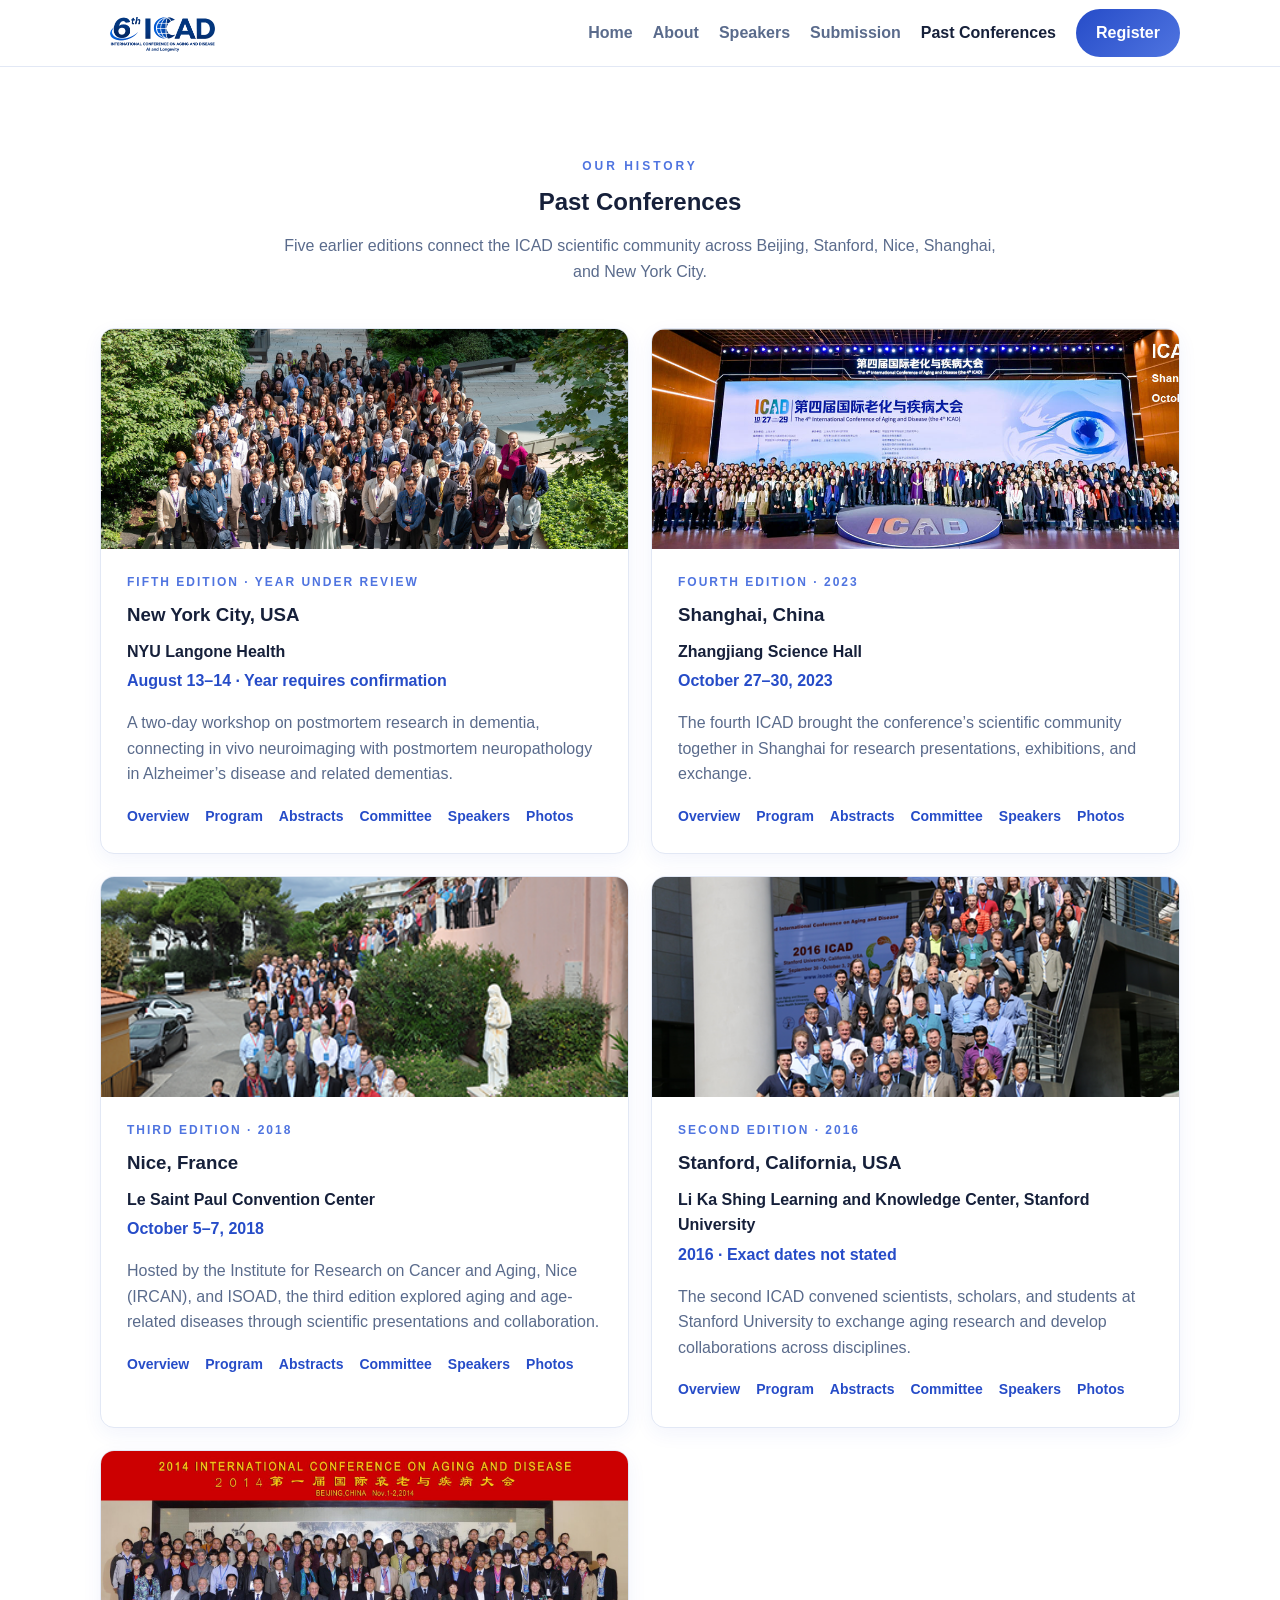
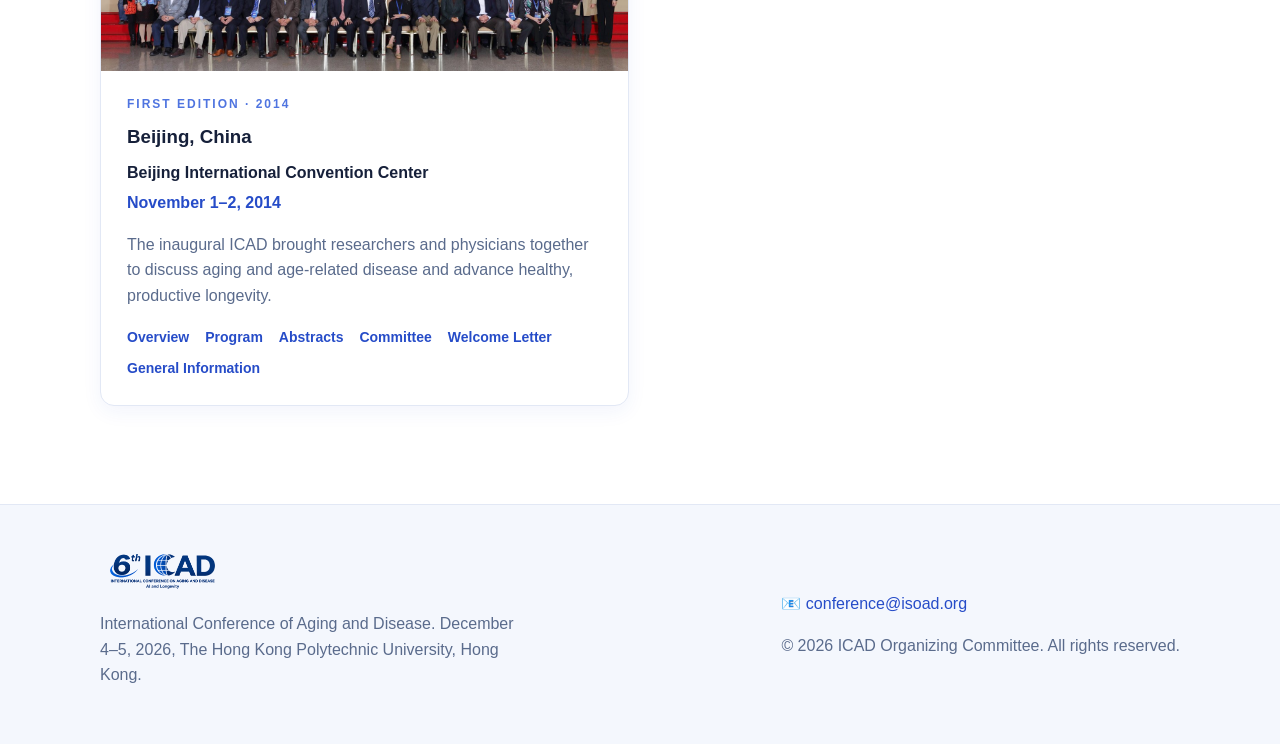
==== past.html @ da4e7cc4 "feat: 往届会议相关信息" ====
<!DOCTYPE html>
<html lang="en">
<head>
  <meta charset="UTF-8" />
  <meta name="viewport" content="width=device-width, initial-scale=1.0" />
  <title>Past Conferences · ICAD</title>
  <meta name="description" content="Explore previous editions of the International Conference of Aging and Disease." />
  <link rel="stylesheet" href="css/style.css" />
</head>
<body>
  <header class="site-header">
    <div class="container nav">
      <a class="brand" href="index.html">
        <img class="brand-img" src="images/icon.png" alt="ICAD 2026" />
      </a>
      <button class="nav-toggle" aria-label="Toggle navigation" data-nav-toggle>☰</button>
      <ul class="nav-links" id="navLinks">
        <li><a href="index.html">Home</a></li>
        <li><a href="index.html#about">About</a></li>
        <li><a href="index.html#speakers">Speakers</a></li>
        <li><a href="index.html#submission">Submission</a></li>
        <li><a href="past.html" class="active" aria-current="page">Past Conferences</a></li>
        <li><a href="index.html#register" class="btn">Register</a></li>
      </ul>
    </div>
  </header>

  <section>
    <div class="container">
      <div class="section-head">
        <p class="eyebrow">Our History</p>
        <h1>Past Conferences</h1>
        <p class="muted">Five earlier editions connect the ICAD scientific community across Beijing, Stanford, Nice, Shanghai, and New York City.</p>
      </div>

      <div class="past-grid">
        <article class="card past-card">
          <img class="past-photo" src="images/past/fifth.jpg" alt="Fifth ICAD conference in New York City" loading="lazy" width="1440" height="1080" />
          <p class="edition">Fifth Edition · Year Under Review</p>
          <h3>New York City, USA</h3>
          <p class="venue">NYU Langone Health</p>
          <p class="date">August 13–14 · Year requires confirmation</p>
          <p class="muted">A two-day workshop on postmortem research in dementia, connecting in vivo neuroimaging with postmortem neuropathology in Alzheimer’s disease and related dementias.</p>
          <div class="past-links">
            <a href="http://isoad.org/Data/View/906" target="_blank" rel="noopener noreferrer">Overview</a>
            <a href="http://isoad.org/Data/View/910" target="_blank" rel="noopener noreferrer">Program</a>
            <a href="http://isoad.org/Data/View/909" target="_blank" rel="noopener noreferrer">Abstracts</a>
            <a href="http://isoad.org/Data/View/911" target="_blank" rel="noopener noreferrer">Committee</a>
            <a href="http://isoad.org/Data/View/908" target="_blank" rel="noopener noreferrer">Speakers</a>
            <a href="http://isoad.org/Data/View/907" target="_blank" rel="noopener noreferrer">Photos</a>
          </div>
        </article>

        <article class="card past-card">
          <img class="past-photo" src="images/past/shanghai.jpg" alt="Fourth ICAD conference in Shanghai" loading="lazy" width="1375" height="419" />
          <p class="edition">Fourth Edition · 2023</p>
          <h3>Shanghai, China</h3>
          <p class="venue">Zhangjiang Science Hall</p>
          <p class="date">October 27–30, 2023</p>
          <p class="muted">The fourth ICAD brought the conference’s scientific community together in Shanghai for research presentations, exhibitions, and exchange.</p>
          <div class="past-links">
            <a href="http://isoad.org/Data/View/882" target="_blank" rel="noopener noreferrer">Overview</a>
            <a href="http://isoad.org/Data/View/900" target="_blank" rel="noopener noreferrer">Program</a>
            <a href="http://isoad.org/Data/View/903" target="_blank" rel="noopener noreferrer">Abstracts</a>
            <a href="http://isoad.org/Data/View/902" target="_blank" rel="noopener noreferrer">Committee</a>
            <a href="http://isoad.org/Data/View/898" target="_blank" rel="noopener noreferrer">Speakers</a>
            <a href="http://isoad.org/Data/View/904" target="_blank" rel="noopener noreferrer">Photos</a>
          </div>
        </article>

        <article class="card past-card">
          <img class="past-photo" src="images/past/nice.png" alt="Third ICAD conference in Nice" loading="lazy" width="428" height="284" />
          <p class="edition">Third Edition · 2018</p>
          <h3>Nice, France</h3>
          <p class="venue">Le Saint Paul Convention Center</p>
          <p class="date">October 5–7, 2018</p>
          <p class="muted">Hosted by the Institute for Research on Cancer and Aging, Nice (IRCAN), and ISOAD, the third edition explored aging and age-related diseases through scientific presentations and collaboration.</p>
          <div class="past-links">
            <a href="http://isoad.org/Data/View/851" target="_blank" rel="noopener noreferrer">Overview</a>
            <a href="http://isoad.org/Data/View/885" target="_blank" rel="noopener noreferrer">Program</a>
            <a href="http://isoad.org/Data/View/886" target="_blank" rel="noopener noreferrer">Abstracts</a>
            <a href="http://isoad.org/Data/View/887" target="_blank" rel="noopener noreferrer">Committee</a>
            <a href="http://isoad.org/Data/View/888" target="_blank" rel="noopener noreferrer">Speakers</a>
            <a href="http://isoad.org/Data/View/889" target="_blank" rel="noopener noreferrer">Photos</a>
          </div>
        </article>

        <article class="card past-card">
          <img class="past-photo" src="images/past/stanford.png" alt="Second ICAD conference at Stanford University" loading="lazy" width="576" height="384" />
          <p class="edition">Second Edition · 2016</p>
          <h3>Stanford, California, USA</h3>
          <p class="venue">Li Ka Shing Learning and Knowledge Center, Stanford University</p>
          <p class="date">2016 · Exact dates not stated</p>
          <p class="muted">The second ICAD convened scientists, scholars, and students at Stanford University to exchange aging research and develop collaborations across disciplines.</p>
          <div class="past-links">
            <a href="http://isoad.org/Data/View/821" target="_blank" rel="noopener noreferrer">Overview</a>
            <a href="http://isoad.org/Data/View/874" target="_blank" rel="noopener noreferrer">Program</a>
            <a href="http://isoad.org/Data/View/877" target="_blank" rel="noopener noreferrer">Abstracts</a>
            <a href="http://isoad.org/Data/View/873" target="_blank" rel="noopener noreferrer">Committee</a>
            <a href="http://isoad.org/Data/View/872" target="_blank" rel="noopener noreferrer">Speakers</a>
            <a href="http://isoad.org/Data/View/861" target="_blank" rel="noopener noreferrer">Photos</a>
          </div>
        </article>

        <article class="card past-card">
          <img class="past-photo" src="images/past/beijing.jpg" alt="First ICAD conference in Beijing" loading="lazy" width="1600" height="640" />
          <p class="edition">First Edition · 2014</p>
          <h3>Beijing, China</h3>
          <p class="venue">Beijing International Convention Center</p>
          <p class="date">November 1–2, 2014</p>
          <p class="muted">The inaugural ICAD brought researchers and physicians together to discuss aging and age-related disease and advance healthy, productive longevity.</p>
          <div class="past-links">
            <a href="http://isoad.org/Data/View/852" target="_blank" rel="noopener noreferrer">Overview</a>
            <a href="http://isoad.org/Data/View/859" target="_blank" rel="noopener noreferrer">Program</a>
            <a href="http://isoad.org/Data/View/860" target="_blank" rel="noopener noreferrer">Abstracts</a>
            <a href="http://isoad.org/Data/View/858" target="_blank" rel="noopener noreferrer">Committee</a>
            <a href="http://isoad.org/Data/View/856" target="_blank" rel="noopener noreferrer">Welcome Letter</a>
            <a href="http://isoad.org/Data/View/857" target="_blank" rel="noopener noreferrer">General Information</a>
          </div>
        </article>
      </div>

     </div>
  </section>

  <footer class="site-footer">
    <div class="container footer-grid">
      <div>
        <a class="brand" href="index.html">
          <img class="brand-img" src="images/icon.png" alt="ICAD 2026" />
        </a>
        <p class="muted">International Conference of Aging and Disease. December 4–5, 2026, The Hong Kong Polytechnic University, Hong Kong.</p>
      </div>
      <div class="muted">
        <p>📧 <a href="mailto:conference@isoad.org">conference@isoad.org</a></p>
        <p>© 2026 ICAD Organizing Committee. All rights reserved.</p>
      </div>
    </div>
  </footer>

  <script src="js/main.js"></script>
</body>
</html>
---- css/style.css ----
:root {
  --bg: #ffffff;
  --bg-soft: #f4f7fd;
  --card: #ffffff;
  --text: #16203a;
  --muted: #5a6b8c;
  --brand: #264CC8;
  --brand-2: #4f74e0;
  --accent: #264CC8;
  --border: #e2e8f5;
  --radius: 14px;
  --shadow: 0 10px 30px rgba(38, 76, 200, .12);
  --max: 1120px;
}

* { box-sizing: border-box; }

html { scroll-behavior: smooth; }

body {
  margin: 0;
  font-family: "Segoe UI", Roboto, Helvetica, Arial, sans-serif;
  color: var(--text);
  background: var(--bg);
  line-height: 1.6;
}

a { color: var(--brand); text-decoration: none; }
a:hover { color: var(--brand-2); }

img { max-width: 100%; display: block; }

.container { width: 100%; max-width: var(--max); margin: 0 auto; padding: 0 20px; }

/* Header / Nav */
.site-header {
  position: sticky; top: 0; z-index: 50;
  background: rgba(255, 255, 255, .9);
  backdrop-filter: blur(10px);
  border-bottom: 1px solid var(--border);
}
.nav { display: flex; align-items: center; justify-content: space-between; height: 66px; }
.brand { display: flex; align-items: center; gap: 10px; font-weight: 800; letter-spacing: .3px; color: var(--text); }
.brand .logo {
  width: 34px; height: 34px; border-radius: 9px;
  background: linear-gradient(135deg, var(--brand), var(--brand-2));
  display: grid; place-items: center; font-size: 15px; color: #ffffff; font-weight: 900;
}
.brand .brand-img { height: 50px; width: auto; }
.nav-links { display: flex; align-items: center; gap: 20px; list-style: none; margin: 0; padding: 0; }
.nav-links a { color: var(--muted); font-weight: 600; }
.nav-links a:hover, .nav-links a.active { color: var(--text); }
.nav-toggle { display: none; background: none; border: 1px solid var(--border); color: var(--text); border-radius: 8px; padding: 8px 10px; cursor: pointer; }

.btn {
  display: inline-block; padding: 11px 20px; border-radius: 999px; font-weight: 700;
  background: linear-gradient(135deg, var(--brand), var(--brand-2)); color: #ffffff !important;
  border: none; cursor: pointer; transition: transform .15s ease, box-shadow .15s ease;
}
.btn:hover { transform: translateY(-2px); box-shadow: var(--shadow); color: #ffffff !important; }
.btn.ghost { background: transparent; color: var(--text) !important; border: 1px solid var(--border); }

/* Sections */
section { padding: 78px 0; }
.section-head { text-align: center; max-width: 720px; margin: 0 auto 44px; }
.register-head { max-width: 900px; }
.eyebrow { text-transform: uppercase; letter-spacing: 3px; font-size: 12px; color: var(--brand-2); font-weight: 800; }
h1, h2, h3 { line-height: 1.2; margin: 0 0 12px; }
h2 { font-size: clamp(26px, 4vw, 40px); }
.muted { color: var(--muted); }

/* Hero */
.hero {
  position: relative; padding: 96px 0 88px;
  background:
    radial-gradient(1000px 500px at 80% -10%, rgba(38,76,200,.12), transparent),
    radial-gradient(900px 500px at 0% 20%, rgba(79,116,224,.10), transparent),
    var(--bg-soft);
  border-bottom: 1px solid var(--border);
}
.hero .eyebrow { font-size: 16px; letter-spacing: 4px; }
.hero h1 { font-size: clamp(34px, 6vw, 58px); line-height: 1.1; }
.hero .hero-sub { font-size: clamp(17px, 2.2vw, 22px); font-weight: 700; color: var(--brand); max-width: 760px; margin: 32px 0 12px; }
.hero-meta { display: flex; flex-wrap: wrap; gap: 16px; margin: 26px 0 32px; }
.meta-pill { display: flex; align-items: center; gap: 8px; background: var(--card); border: 1px solid var(--border); padding: 10px 16px; border-radius: 999px; font-weight: 600; box-shadow: 0 4px 14px rgba(38,76,200,.06); }
.hero-actions { display: flex; gap: 14px; flex-wrap: wrap; }

/* Stats */
.stats { display: grid; grid-template-columns: repeat(3, 1fr); gap: 18px; margin-top: 54px; }
.stat { background: var(--card); border: 1px solid var(--border); border-radius: var(--radius); padding: 22px; text-align: center; box-shadow: 0 6px 20px rgba(38,76,200,.06); }
.stat .num { font-size: 30px; font-weight: 800; color: var(--brand); }
.stat .label { color: var(--muted); font-size: 14px; }

/* Cards grid */
.grid { display: grid; gap: 22px; }
.grid.cols-3 { grid-template-columns: repeat(3, 1fr); }
.grid.cols-4 { grid-template-columns: repeat(4, 1fr); }

.card { background: var(--card); border: 1px solid var(--border); border-radius: var(--radius); overflow: hidden; box-shadow: 0 6px 20px rgba(38,76,200,.06); }

/* Speakers */
.speaker { text-align: center; padding-bottom: 20px; transition: transform .15s ease, border-color .15s ease; }
.speaker:hover { transform: translateY(-4px); border-color: var(--brand); }
.speaker .avatar { width: 100%; aspect-ratio: 1/1; object-fit: cover; background: var(--bg-soft); }
.speaker h3 { margin: 16px 0 2px; font-size: 18px; padding: 0 8px; }
.speaker .role { color: var(--brand-2); font-weight: 600; font-size: 14px; padding: 0 8px; }
.speaker .title { color: var(--muted); font-size: 13px; padding: 0 8px; }

/* Sponsors */
.sponsor-tier { margin-bottom: 40px; }
.sponsor-tier h3 { text-align: center; color: var(--muted); text-transform: uppercase; letter-spacing: 2px; font-size: 14px; }
.sponsor-logos { display: flex; flex-wrap: wrap; justify-content: center; gap: 18px; }
.sponsor {
  background: var(--card); border: 1px solid var(--border); border-radius: var(--radius);
  padding: 22px 30px; font-weight: 800; letter-spacing: .5px; color: var(--text);
  display: grid; place-items: center; min-width: 180px; min-height: 84px;
}
.sponsor.platinum { min-width: 240px; min-height: 110px; font-size: 22px; }
.sponsor.gold { min-width: 200px; min-height: 96px; font-size: 19px; }

/* Registration fees */
.fees { display: grid; grid-template-columns: repeat(2, 1fr); gap: 18px; max-width: 640px; margin: 0 auto 26px; }
.fee { padding: 24px; }
.fee-type { font-weight: 700; }
.fee-who { color: var(--muted); font-size: 14px; margin-top: 4px; }
.fee-price { font-size: 34px; font-weight: 800; color: var(--brand); margin-top: 8px; }

/* Payment tickets */
.tickets { grid-template-columns: repeat(6, 1fr); }
.tickets .ticket { grid-column: span 2; }
.tickets .ticket:nth-child(1) { grid-column: 2 / span 2; }
.tickets .ticket:nth-child(2) { grid-column: 4 / span 2; }
.ticket { display: flex; flex-direction: column; text-align: center; }
.ticket .fee-price { margin: 8px 0 20px; }
.ticket .btn { margin-top: auto; align-self: center; }
.ticket.expired { opacity: .6; }
.important-note {
  width: fit-content;
  max-width: 100%;
  margin: 28px auto 0;
  padding: 14px 18px;
  text-align: center;
  font-weight: 600;
  color: var(--text);
  background: rgba(38, 76, 200, .08);
  border: 1px solid rgba(38, 76, 200, .24);
  border-radius: 10px;
}
.important-note a { font-weight: 700; text-decoration: underline; }
.btn:disabled, .btn:disabled:hover { background: #cfd6e4; color: #7a879f !important; cursor: not-allowed; transform: none; box-shadow: none; font: inherit; font-weight: 700; }

/* About */
.about-head { margin: 0 auto 32px; }
.about-grid { display: grid; grid-template-columns: 1.2fr 1fr; gap: 34px; align-items: center; }
.about-grid.wide-left { grid-template-columns: 2fr 1fr; }
.about-list { list-style: none; padding: 0; margin: 18px 0 0; display: grid; gap: 12px; }
.about-list li { display: flex; gap: 12px; }
.about-list .tick { color: var(--brand-2); font-weight: 900; }

/* Past conferences */
.past-grid { display: grid; grid-template-columns: repeat(2, 1fr); gap: 22px; }
.past-card { padding: 0 26px 26px; }
.past-card .past-photo { width: calc(100% + 52px); max-width: none; height: 220px; margin: 0 -26px 24px; object-fit: cover; background: var(--bg-soft); }
.past-card .edition { color: var(--brand-2); font-size: 12px; font-weight: 800; letter-spacing: 2px; text-transform: uppercase; }
.past-card .venue { margin: 0 0 4px; color: var(--text); font-weight: 700; }
.past-card .date { margin: 0 0 14px; color: var(--brand); font-weight: 700; }
.past-links { display: flex; flex-wrap: wrap; gap: 8px 16px; margin-top: 18px; }
.past-links a { font-size: 14px; font-weight: 700; }
.source-note { margin-top: 30px; padding: 16px 18px; border: 1px solid var(--border); border-radius: 10px; background: var(--bg-soft); }

/* Program */
.day-tabs { display: flex; justify-content: center; gap: 10px; flex-wrap: wrap; margin-bottom: 34px; }
.day-tab { background: var(--card); border: 1px solid var(--border); color: var(--muted); padding: 12px 20px; border-radius: 999px; cursor: pointer; font-weight: 700; }
.day-tab.active { background: linear-gradient(135deg, var(--brand), var(--brand-2)); color: #ffffff; border-color: transparent; }
.day-panel { display: none; }
.day-panel.active { display: block; }
.period { display: flex; align-items: center; gap: 14px; margin: 38px 0 16px; color: var(--brand); font-weight: 800; text-transform: uppercase; letter-spacing: 3px; font-size: 13px; }
.period::after { content: ""; flex: 1; height: 1px; background: var(--border); }
.day-panel > .period:first-child { margin-top: 0; }

.block { border: 1px solid var(--border); border-radius: var(--radius); background: var(--card); margin-bottom: 14px; overflow: hidden; box-shadow: 0 4px 14px rgba(38,76,200,.05); }
.block-head { padding: 18px 20px; background: var(--bg-soft); border-bottom: 1px solid var(--border); }
.block-head h3 { font-size: 20px; margin: 0; }
.block-head .meta { color: var(--muted); font-size: 14px; margin-top: 4px; }

.talk { display: grid; grid-template-columns: 130px 1fr; gap: 20px; padding: 16px 20px; border-top: 1px solid var(--border); }
.talk:first-child, .block-head + .talk, .sub-head + .talk { border-top: none; }
.talk .time { color: var(--brand); font-weight: 800; white-space: nowrap; font-variant-numeric: tabular-nums; }
.talk .title { font-weight: 700; }
.talk .who { margin-top: 6px; color: var(--muted); font-size: 14px; }
.talk .who strong { color: var(--text); }
.talk.break { background: var(--bg-soft); }
.talk.break .title { color: var(--muted); font-weight: 600; }

/* Parallel tracks */
.parallel-note { display: flex; align-items: center; flex-wrap: wrap; gap: 10px; padding: 12px 16px; margin-bottom: 16px; border: 1px dashed var(--brand-2); border-radius: var(--radius); background: rgba(38,76,200,.05); font-weight: 600; font-size: 14px; }
.parallel-note .badge { background: var(--brand); color: #ffffff; border-radius: 999px; padding: 2px 10px; font-size: 11px; font-weight: 800; letter-spacing: 1px; text-transform: uppercase; }
.tracks { display: grid; grid-template-columns: 1.2fr 1fr; gap: 16px; align-items: start; margin-bottom: 14px; }
.track-stack { display: grid; gap: 16px; }
.track { --track: var(--brand); border: 1px solid var(--border); border-top: 4px solid var(--track); border-radius: var(--radius); background: var(--card); overflow: hidden; box-shadow: 0 4px 14px rgba(38,76,200,.05); }
.track.t-b { --track: #0f9d8a; }
.track.t-c { --track: #8a4fd8; }
.track.t-d { --track: #e0761f; }
.track-head { padding: 16px 18px; border-bottom: 1px solid var(--border); }
.track-label { display: inline-block; font-size: 11px; font-weight: 800; letter-spacing: 1px; text-transform: uppercase; color: #ffffff; background: var(--track); padding: 3px 10px; border-radius: 999px; margin-bottom: 8px; }
.track-head h3 { font-size: 17px; margin: 0 0 4px; }
.track-head .meta, .sub-head .meta { color: var(--muted); font-size: 13px; font-weight: 400; }
.sub-head { padding: 12px 18px; background: var(--bg-soft); border-top: 1px solid var(--border); border-bottom: 1px solid var(--border); font-weight: 700; font-size: 15px; }
.track-head + .sub-head { border-top: none; }
.track .talk { grid-template-columns: 1fr; gap: 2px; padding: 12px 18px; }
.track .talk .time { color: var(--track); font-size: 13px; }
.track .talk .title { font-size: 15px; }
.track .empty { padding: 14px 18px; color: var(--muted); font-size: 14px; font-style: italic; }

.tag { display: inline-block; font-size: 11px; font-weight: 800; text-transform: uppercase; letter-spacing: 1px; padding: 3px 10px; border-radius: 999px; background: rgba(38,76,200,.08); color: var(--brand); border: 1px solid var(--border); margin-bottom: 8px; }

/* Topic popover */
.link-btn { background: none; border: none; padding: 0; font: inherit; color: var(--brand); text-decoration: underline; cursor: pointer; }
.link-btn:hover { color: var(--brand-2); }
.topic-popover { width: min(480px, calc(100% - 40px)); padding: 22px 26px; border: 1px solid var(--border); border-radius: var(--radius); background: var(--card); color: var(--text); box-shadow: var(--shadow); }
.topic-popover::backdrop { background: rgba(22, 32, 58, .35); }
.topic-popover-head { display: flex; align-items: center; justify-content: space-between; gap: 12px; margin-bottom: 10px; }
.topic-popover-head h3 { margin: 0; }
.topic-popover-close { background: none; border: none; font-size: 24px; line-height: 1; color: var(--muted); cursor: pointer; }
.topic-popover-close:hover { color: var(--text); }
.topic-popover ol { margin: 0; padding-left: 22px; display: grid; gap: 6px; color: var(--muted); }

/* Footer */
.site-footer { border-top: 1px solid var(--border); background: var(--bg-soft); padding: 40px 0; margin-top: 20px; }
.footer-grid { display: flex; justify-content: space-between; flex-wrap: wrap; gap: 24px; align-items: center; }
.footer-grid .muted { max-width: 420px; }

@media (max-width: 900px) {
  .stats { grid-template-columns: repeat(2, 1fr); }
  .grid.cols-3, .grid.cols-4 { grid-template-columns: repeat(2, 1fr); }
  .tickets { grid-template-columns: repeat(2, 1fr); }
  .tickets .ticket, .tickets .ticket:nth-child(1), .tickets .ticket:nth-child(2) { grid-column: auto; }
  .about-grid, .about-grid.wide-left { grid-template-columns: 1fr; }
  .past-grid { grid-template-columns: 1fr; }
  .tracks { grid-template-columns: 1fr; }
  .nav-links { position: absolute; top: 66px; left: 0; right: 0; background: var(--bg-soft); flex-direction: column; gap: 0; border-bottom: 1px solid var(--border); display: none; }
  .nav-links.open { display: flex; }
  .nav-links li { width: 100%; text-align: center; padding: 14px 0; border-top: 1px solid var(--border); }
  .nav-toggle { display: inline-block; }
}
@media (max-width: 640px) {
  .grid.cols-3, .grid.cols-4 { grid-template-columns: 1fr; }
  .tickets { grid-template-columns: 1fr; }
  .fees { grid-template-columns: 1fr; }
  .talk { grid-template-columns: 1fr; gap: 4px; }
}
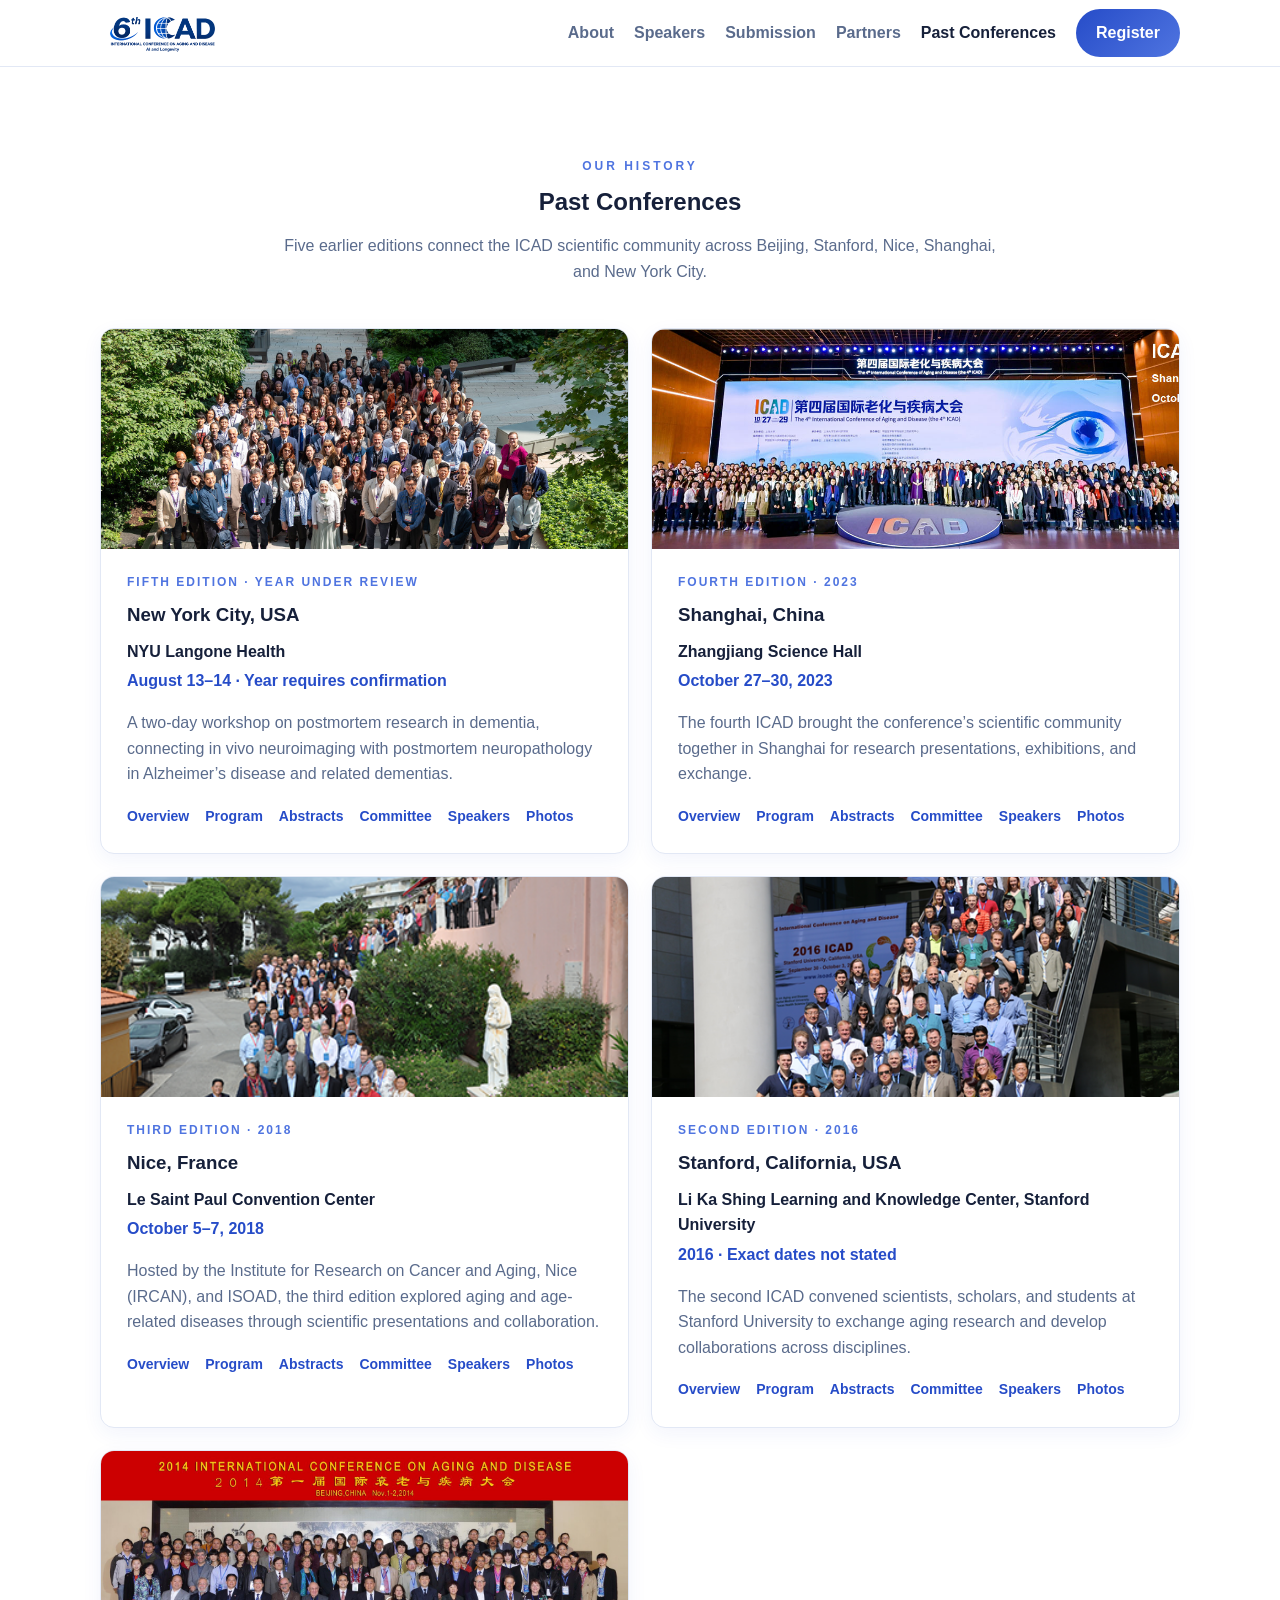
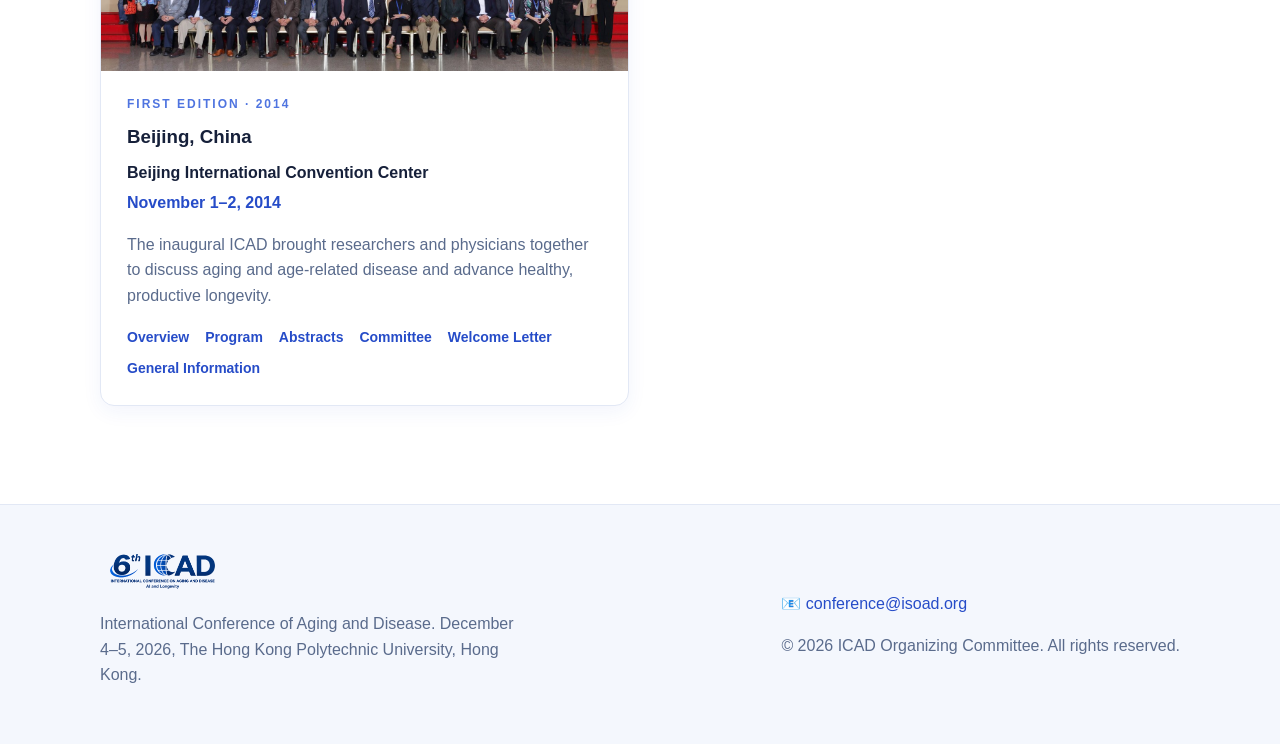
==== commit 18d32046: "fix: header交互调整" ====
--- a/past.html
+++ b/past.html
@@ -15,10 +15,10 @@
       </a>
       <button class="nav-toggle" aria-label="Toggle navigation" data-nav-toggle>☰</button>
       <ul class="nav-links" id="navLinks">
-        <li><a href="index.html">Home</a></li>
         <li><a href="index.html#about">About</a></li>
         <li><a href="index.html#speakers">Speakers</a></li>
         <li><a href="index.html#submission">Submission</a></li>
+        <li><a href="index.html#organizers">Partners</a></li>
         <li><a href="past.html" class="active" aria-current="page">Past Conferences</a></li>
         <li><a href="index.html#register" class="btn">Register</a></li>
       </ul>
--- a/css/style.css
+++ b/css/style.css
@@ -106,17 +106,25 @@
 .speaker .role { color: var(--brand-2); font-weight: 600; font-size: 14px; padding: 0 8px; }
 .speaker .title { color: var(--muted); font-size: 13px; padding: 0 8px; }
 
-/* Sponsors */
-.sponsor-tier { margin-bottom: 40px; }
-.sponsor-tier h3 { text-align: center; color: var(--muted); text-transform: uppercase; letter-spacing: 2px; font-size: 14px; }
-.sponsor-logos { display: flex; flex-wrap: wrap; justify-content: center; gap: 18px; }
-.sponsor {
+/* Partners */
+.partner-group + .partner-group { margin-top: 40px; }
+.partner-group h3 { margin-bottom: 18px; text-align: left; color: var(--muted); text-transform: uppercase; letter-spacing: 2px; font-size: 14px; }
+.partner-logos { display: flex; flex-wrap: nowrap; justify-content: center; gap: 24px; }
+.partner-logo {
+  flex: 1 1 0; min-width: 0; height: 180px; padding: 24px;
+  display: grid; place-items: center;
   background: var(--card); border: 1px solid var(--border); border-radius: var(--radius);
-  padding: 22px 30px; font-weight: 800; letter-spacing: .5px; color: var(--text);
-  display: grid; place-items: center; min-width: 180px; min-height: 84px;
-}
-.sponsor.platinum { min-width: 240px; min-height: 110px; font-size: 22px; }
-.sponsor.gold { min-width: 200px; min-height: 96px; font-size: 19px; }
+}
+.partner-logo img { width: 100%; height: 120px; object-fit: contain; }
+.partner-group-wide .partner-logos { gap: 16px; }
+.partner-group-wide .partner-logo { height: 140px; padding: 12px; }
+.partner-group-wide .partner-logo img { height: 100px; }
+.organizer-logos { max-width: 824px; margin: 0 auto; }
+.partner-logos-combined { display: grid; grid-template-columns: repeat(20, 1fr); gap: 16px; }
+.partner-logos-combined .partner-logo { grid-column: span 5; height: 140px; padding: 18px; }
+.partner-logos-combined .partner-logo:nth-child(n + 5) { grid-column: span 4; }
+.partner-logos-combined .partner-logo img { height: 100px; }
+.title-sponsor-logos { max-width: 320px; margin: 0 auto; }
 
 /* Registration fees */
 .fees { display: grid; grid-template-columns: repeat(2, 1fr); gap: 18px; max-width: 640px; margin: 0 auto 26px; }
@@ -237,6 +245,8 @@
   .tickets .ticket, .tickets .ticket:nth-child(1), .tickets .ticket:nth-child(2) { grid-column: auto; }
   .about-grid, .about-grid.wide-left { grid-template-columns: 1fr; }
   .past-grid { grid-template-columns: 1fr; }
+  .partner-logos-combined { grid-template-columns: repeat(2, 1fr); }
+  .partner-logos-combined .partner-logo, .partner-logos-combined .partner-logo:nth-child(n + 5) { grid-column: auto; }
   .tracks { grid-template-columns: 1fr; }
   .nav-links { position: absolute; top: 66px; left: 0; right: 0; background: var(--bg-soft); flex-direction: column; gap: 0; border-bottom: 1px solid var(--border); display: none; }
   .nav-links.open { display: flex; }
@@ -246,6 +256,9 @@
 @media (max-width: 640px) {
   .grid.cols-3, .grid.cols-4 { grid-template-columns: 1fr; }
   .tickets { grid-template-columns: 1fr; }
+  .partner-logos-combined { grid-template-columns: 1fr; }
+  .partner-logos { flex-direction: column; }
+  .partner-logo { width: 100%; flex: none; }
   .fees { grid-template-columns: 1fr; }
   .talk { grid-template-columns: 1fr; gap: 4px; }
 }
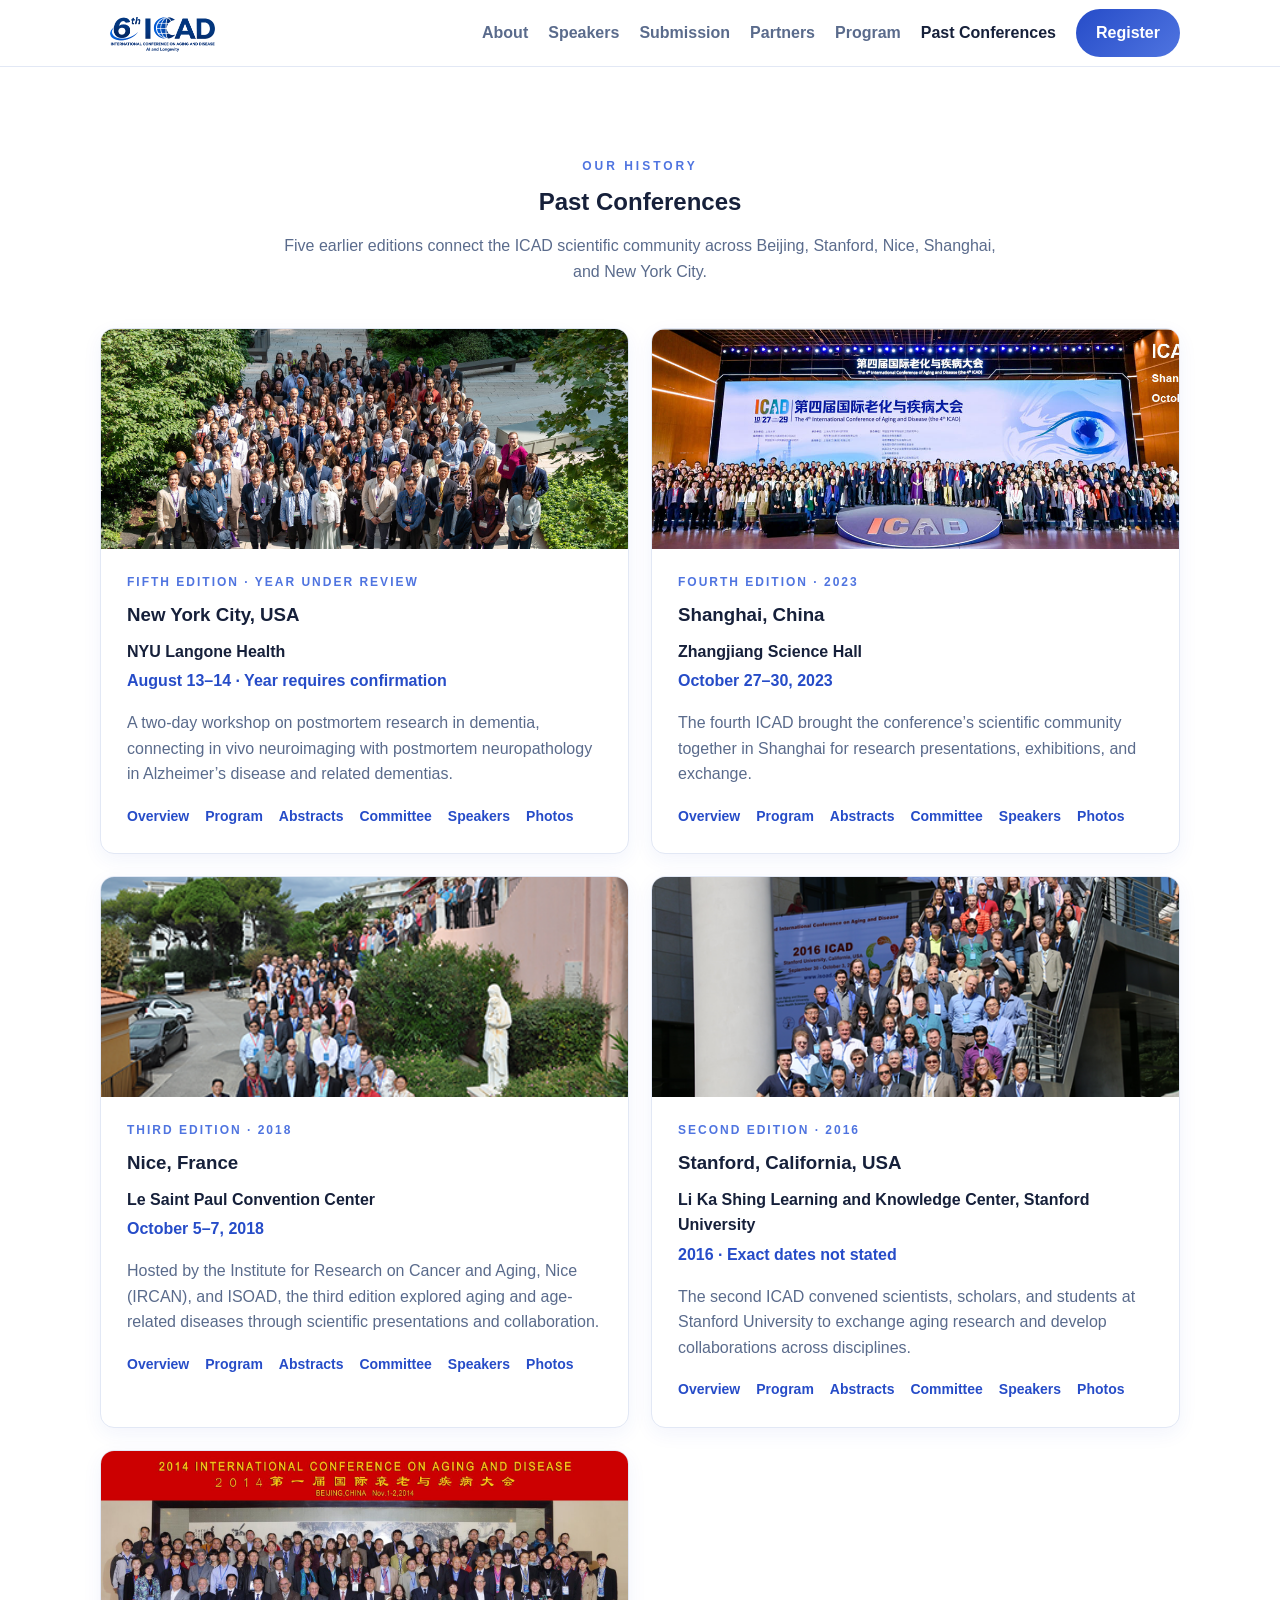
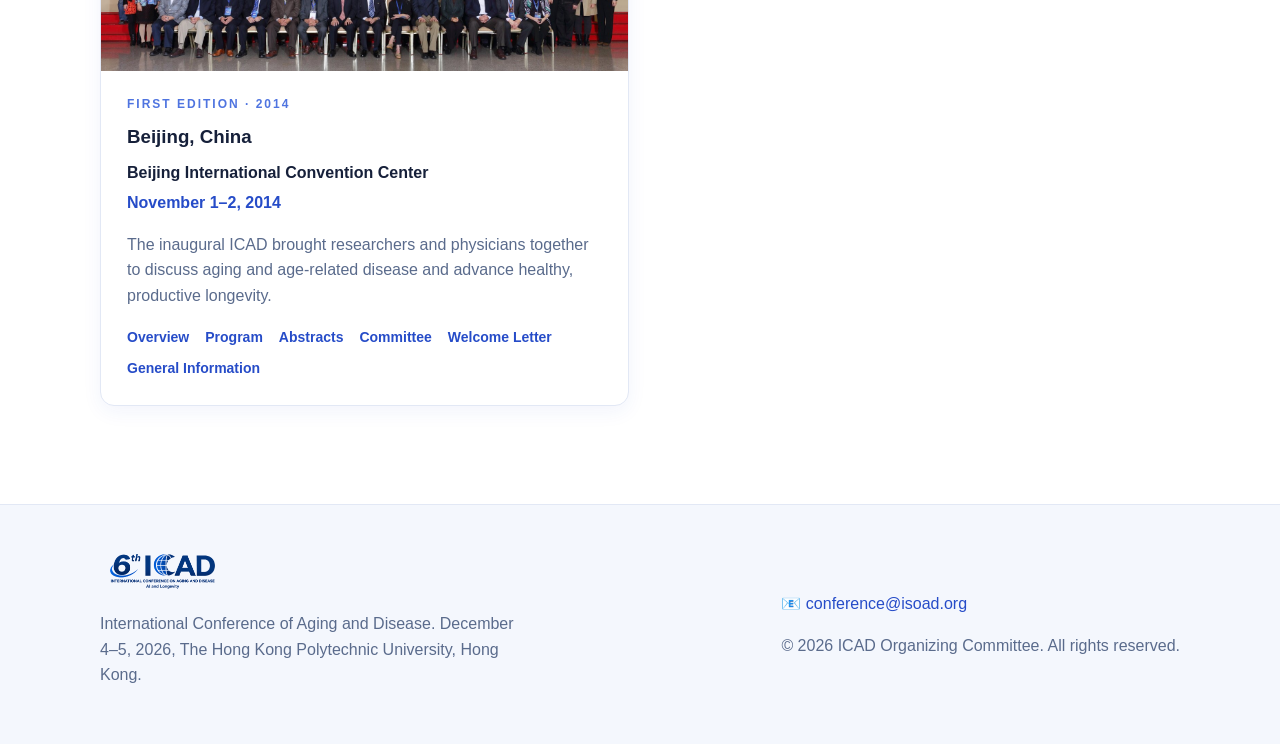
==== commit c9192ea7: "feat: program" ====
--- a/past.html
+++ b/past.html
@@ -19,6 +19,7 @@
         <li><a href="index.html#speakers">Speakers</a></li>
         <li><a href="index.html#submission">Submission</a></li>
         <li><a href="index.html#organizers">Partners</a></li>
+        <li><a href="program.html">Program</a></li>
         <li><a href="past.html" class="active" aria-current="page">Past Conferences</a></li>
         <li><a href="index.html#register" class="btn">Register</a></li>
       </ul>
--- a/css/style.css
+++ b/css/style.css
@@ -99,12 +99,21 @@
 .card { background: var(--card); border: 1px solid var(--border); border-radius: var(--radius); overflow: hidden; box-shadow: 0 6px 20px rgba(38,76,200,.06); }
 
 /* Speakers */
+.speaker-group + .speaker-group { margin-top: 44px; }
+.speaker-group-title { margin-bottom: 18px; color: var(--muted); text-transform: uppercase; letter-spacing: 2px; font-size: 14px; }
 .speaker { text-align: center; padding-bottom: 20px; transition: transform .15s ease, border-color .15s ease; }
 .speaker:hover { transform: translateY(-4px); border-color: var(--brand); }
 .speaker .avatar { width: 100%; aspect-ratio: 1/1; object-fit: cover; background: var(--bg-soft); }
+.speaker-avatar-placeholder { display: grid; place-items: center; color: var(--brand); font-size: 42px; font-weight: 800; letter-spacing: 2px; }
 .speaker h3 { margin: 16px 0 2px; font-size: 18px; padding: 0 8px; }
-.speaker .role { color: var(--brand-2); font-weight: 600; font-size: 14px; padding: 0 8px; }
 .speaker .title { color: var(--muted); font-size: 13px; padding: 0 8px; }
+
+/* Conference committee */
+.committee-grid { display: grid; grid-template-columns: repeat(3, 1fr); gap: 32px; max-width: 760px; margin: 0 auto; }
+.committee-person { text-align: center; }
+.committee-person img { width: 160px; height: 160px; margin: 0 auto 18px; border-radius: 50%; object-fit: cover; }
+.committee-person h3 { font-size: 18px; margin-bottom: 6px; }
+.committee-role { color: var(--muted); font-size: 14px; font-weight: 600; }
 
 /* Partners */
 .partner-group + .partner-group { margin-top: 40px; }
@@ -120,12 +129,14 @@
 .partner-group-wide .partner-logo { height: 140px; padding: 12px; }
 .partner-group-wide .partner-logo img { height: 100px; }
 .organizer-logos { max-width: 824px; margin: 0 auto; }
-.partner-logos-combined { display: grid; grid-template-columns: repeat(20, 1fr); gap: 16px; }
-.partner-logos-combined .partner-logo { grid-column: span 5; height: 140px; padding: 18px; }
-.partner-logos-combined .partner-logo:nth-child(n + 5) { grid-column: span 4; }
+.organizer-logos-single { max-width: 400px; }
+.organizer-logo { height: 210px; grid-template-rows: 1fr auto; gap: 12px; }
+.organizer-label { color: var(--text); font-size: 13px; font-weight: 600; }
+.organizer-subsection { margin-top: 52px; }
+.partner-logos-combined { display: grid; grid-template-columns: repeat(12, 1fr); gap: 16px; }
+.partner-logos-combined .partner-logo { grid-column: span 4; height: 140px; padding: 18px; }
+.partner-logos-combined .partner-logo:nth-child(n + 4) { grid-column: span 3; }
 .partner-logos-combined .partner-logo img { height: 100px; }
-.title-sponsor-logos { max-width: 320px; margin: 0 auto; }
-
 /* Registration fees */
 .fees { display: grid; grid-template-columns: repeat(2, 1fr); gap: 18px; max-width: 640px; margin: 0 auto 26px; }
 .fee { padding: 24px; }
@@ -155,6 +166,7 @@
   border-radius: 10px;
 }
 .important-note a { font-weight: 700; text-decoration: underline; }
+.poster-template-btn { display: block; width: fit-content; margin: 20px auto 0; padding: 9px 16px; font-size: 14px; }
 .btn:disabled, .btn:disabled:hover { background: #cfd6e4; color: #7a879f !important; cursor: not-allowed; transform: none; box-shadow: none; font: inherit; font-weight: 700; }
 
 /* About */
@@ -177,6 +189,9 @@
 .source-note { margin-top: 30px; padding: 16px 18px; border: 1px solid var(--border); border-radius: 10px; background: var(--bg-soft); }
 
 /* Program */
+.program-venues { display: grid; grid-template-columns: repeat(2, minmax(0, 1fr)); gap: 18px; max-width: 760px; margin: 0 auto 38px; }
+.program-venue { padding: 22px; text-align: center; }
+.program-venue h3 { margin: 4px 0 0; font-size: 19px; }
 .day-tabs { display: flex; justify-content: center; gap: 10px; flex-wrap: wrap; margin-bottom: 34px; }
 .day-tab { background: var(--card); border: 1px solid var(--border); color: var(--muted); padding: 12px 20px; border-radius: 999px; cursor: pointer; font-weight: 700; }
 .day-tab.active { background: linear-gradient(135deg, var(--brand), var(--brand-2)); color: #ffffff; border-color: transparent; }
@@ -205,10 +220,8 @@
 .parallel-note .badge { background: var(--brand); color: #ffffff; border-radius: 999px; padding: 2px 10px; font-size: 11px; font-weight: 800; letter-spacing: 1px; text-transform: uppercase; }
 .tracks { display: grid; grid-template-columns: 1.2fr 1fr; gap: 16px; align-items: start; margin-bottom: 14px; }
 .track-stack { display: grid; gap: 16px; }
-.track { --track: var(--brand); border: 1px solid var(--border); border-top: 4px solid var(--track); border-radius: var(--radius); background: var(--card); overflow: hidden; box-shadow: 0 4px 14px rgba(38,76,200,.05); }
-.track.t-b { --track: #0f9d8a; }
-.track.t-c { --track: #8a4fd8; }
-.track.t-d { --track: #e0761f; }
+.track { --track: var(--brand); --track-soft: rgba(38,76,200,.08); border: 1px solid var(--border); border-top: 4px solid var(--track); border-radius: var(--radius); background: var(--card); overflow: hidden; box-shadow: 0 4px 14px rgba(38,76,200,.05); }
+.track.t-b { --track: #0f9d8a; --track-soft: rgba(15,157,138,.10); }
 .track-head { padding: 16px 18px; border-bottom: 1px solid var(--border); }
 .track-label { display: inline-block; font-size: 11px; font-weight: 800; letter-spacing: 1px; text-transform: uppercase; color: #ffffff; background: var(--track); padding: 3px 10px; border-radius: 999px; margin-bottom: 8px; }
 .track-head h3 { font-size: 17px; margin: 0 0 4px; }
@@ -221,6 +234,7 @@
 .track .empty { padding: 14px 18px; color: var(--muted); font-size: 14px; font-style: italic; }
 
 .tag { display: inline-block; font-size: 11px; font-weight: 800; text-transform: uppercase; letter-spacing: 1px; padding: 3px 10px; border-radius: 999px; background: rgba(38,76,200,.08); color: var(--brand); border: 1px solid var(--border); margin-bottom: 8px; }
+.track .tag { background: var(--track-soft); color: var(--track); border-color: var(--track-soft); }
 
 /* Topic popover */
 .link-btn { background: none; border: none; padding: 0; font: inherit; color: var(--brand); text-decoration: underline; cursor: pointer; }
@@ -231,7 +245,8 @@
 .topic-popover-head h3 { margin: 0; }
 .topic-popover-close { background: none; border: none; font-size: 24px; line-height: 1; color: var(--muted); cursor: pointer; }
 .topic-popover-close:hover { color: var(--text); }
-.topic-popover ol { margin: 0; padding-left: 22px; display: grid; gap: 6px; color: var(--muted); }
+.topic-popover ol, .topic-popover ul { margin: 0; padding-left: 22px; display: grid; gap: 6px; color: var(--muted); }
+.topic-popover ul { list-style: disc; }
 
 /* Footer */
 .site-footer { border-top: 1px solid var(--border); background: var(--bg-soft); padding: 40px 0; margin-top: 20px; }
@@ -246,7 +261,7 @@
   .about-grid, .about-grid.wide-left { grid-template-columns: 1fr; }
   .past-grid { grid-template-columns: 1fr; }
   .partner-logos-combined { grid-template-columns: repeat(2, 1fr); }
-  .partner-logos-combined .partner-logo, .partner-logos-combined .partner-logo:nth-child(n + 5) { grid-column: auto; }
+  .partner-logos-combined .partner-logo, .partner-logos-combined .partner-logo:nth-child(n + 4) { grid-column: auto; }
   .tracks { grid-template-columns: 1fr; }
   .nav-links { position: absolute; top: 66px; left: 0; right: 0; background: var(--bg-soft); flex-direction: column; gap: 0; border-bottom: 1px solid var(--border); display: none; }
   .nav-links.open { display: flex; }
@@ -255,6 +270,7 @@
 }
 @media (max-width: 640px) {
   .grid.cols-3, .grid.cols-4 { grid-template-columns: 1fr; }
+  .committee-grid { grid-template-columns: 1fr; gap: 28px; }
   .tickets { grid-template-columns: 1fr; }
   .partner-logos-combined { grid-template-columns: 1fr; }
   .partner-logos { flex-direction: column; }
